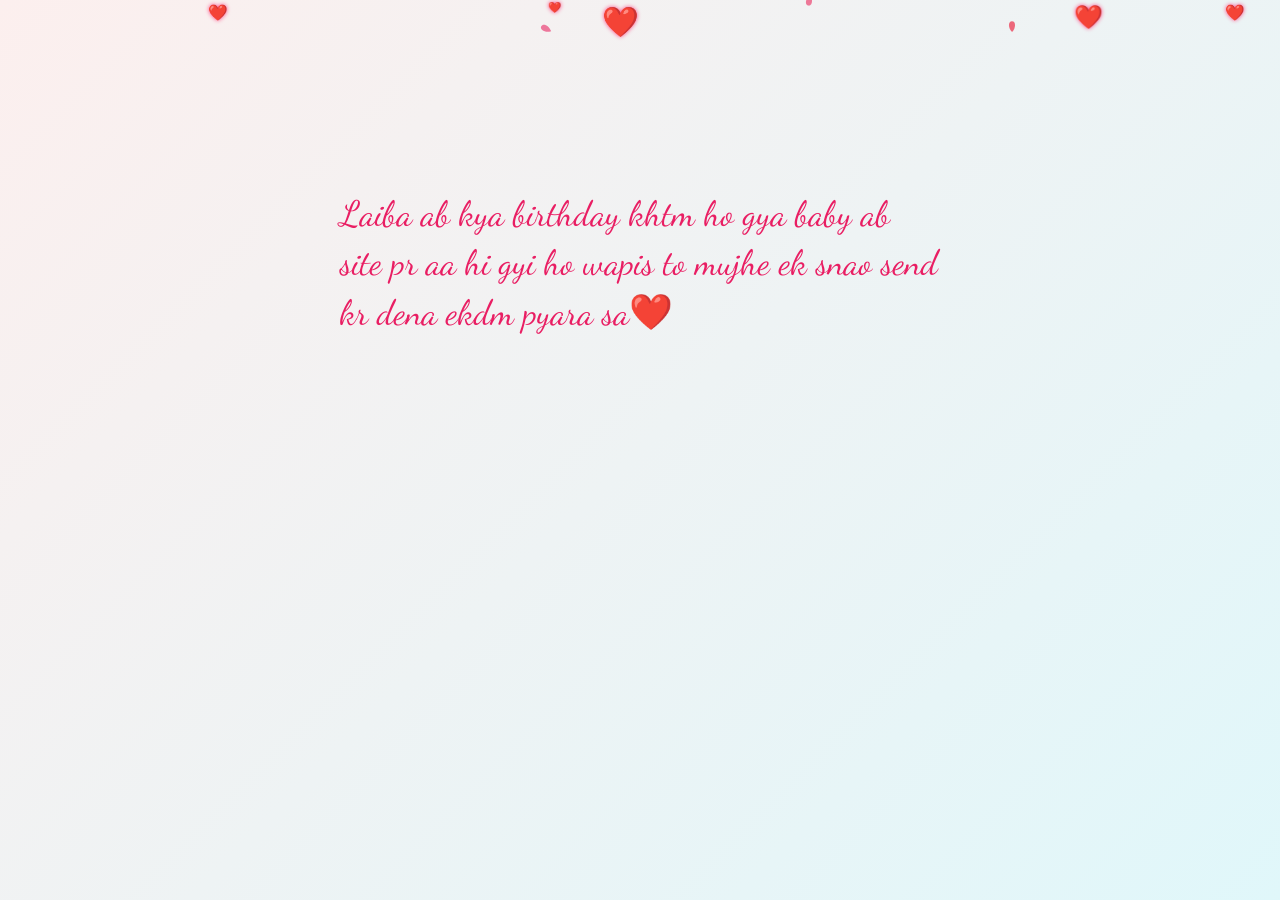
==== index.html @ 32482920 "new commit" ====
<!DOCTYPE html>
<html lang="en">

<head>
  <meta charset="UTF-8">
  <meta name="viewport" content="width=device-width, initial-scale=1.0">
  <link rel="stylesheet" href="style.css">
  <title>Happy Birthday, Laiba ❤️</title>
</head>

<body>

  <div class="container" id="birthdayContent" style="display:none;">
    <!-- 3D Flip Birthday Card -->
    <div class="flip-card" tabindex="0" aria-label="Birthday card for Laiba, flip to see message">
      <div class="flip-card-inner">
        <div class="flip-card-front" aria-hidden="false">
          Happy Birthday, Laiba! 🎉
        </div>
        <div class="flip-card-back" aria-hidden="true">
          Hi Laiba,
          Main bohot lucky hoon ke tum meri zindagi mein ho. Tum meri khushi aur meri jaan ho. 💖
          Happy Birthday, Baby ❤️
          Love you, my Junior! 💫
          – Imtiyaj
        </div>
      </div>
    </div>

    <!-- Typing message -->
    <div class="typing-love" aria-live="polite" aria-atomic="true" aria-relevant="text">
      Laiba, I love you endlessly Baby 💖
    </div>

    <!-- Button to reveal story -->
    <button id="showTimelineBtn" aria-expanded="false" aria-controls="timelineSection">See Our Story Timeline ✨</button>

    <!-- Timeline Section -->
    <div class="timeline" id="timelineSection" style="display:none;">
      <div class="timeline-event">
        <h3>First Meeting</h3>
        <p>Wo pal jab hum mile the, mujhe laga meri duniya badal jaayegi. Aur aisa hi hua. ❤️</p>
      </div>
      <div class="timeline-event">
        <h3>First Date</h3>
        <p>Woh chai ki dukaan aur wo hasi-mazaak, kabhi nahi bhoolunga. Tumhara wo smile aaj bhi yaad hai.</p>
      </div>
      <div class="timeline-event">
        <h3>Our First Trip</h3>
        <p>Jab hum saath gaye the, har pal yaadgar ban gaya. Tumhari hasi aur thodi si shararat, perfect combo! 🥰</p>
      </div>
      <div class="timeline-event">
        <h3>Everyday Moments</h3>
        <p>Har chhoti baat jo humne saath bitayi, mere liye ek khoobsurat yaad hai.</p>
      </div>
    </div>

    <!-- Funny Roast Section -->
    <div class="roast" aria-label="Funny roast about Laiba's habits">
      <h2>Tumhari Kuchh *Khaas* Aadatein, Laiba 🤭🔥</h2>
      <p>🛌 <strong>Sona:</strong> Laiba, tumhe neend itni pyaari hai ki agar "Sleeping Queen" ka award hota toh tum 10
        saal se unbeaten champion hoti 😴</p>
      <p>🍽️ <strong>Khaana:</strong> Jaise hi tumhara khana aata hai, main Imtiyaj tumhare liye default invisibility
        mode mein chala jaata hoon. Tum sirf plate dekhti ho, main kis kone mein chhup gaya — tumhe fark hi nahi padta
        😂</p>
      <p>📱 <strong>Khaate waqt YouTube:</strong> Khana bina YouTube ke? Na baba na. Chahe dahi ho ya pizza, bina kisi
        random vlog ya “cute puppy video” ke tumhara pet bhar hi nahi sakta 😅</p>
      <p>🍜 <strong>Spill Queen:</strong> Tumhare aas-paas hamesha kuch na kuch girta hi rehta hai — kabhi paani ka
        glass, kabhi khud tum! Agar NASA tumhe dekhe toh bole: “Gravity yahin se start hui thi.” 🚀😂</p>
      <p>🤦‍♀️ <strong>Bonus:</strong> Laiba, tum itni mast ho ki tumhara khud gir jaana bhi ek event hota hai. Matlab
        agar Olympics mein “Graceful Falls” hoti toh tum gold medal pakka jeet jaati! 🥇🤣</p>
    </div>

    <!-- Gallery Section -->
    <div class="gallery" aria-label="Photo gallery of Laiba">
      <h2>Memories in Pictures 📸</h2>
      <img src="./img/meandhr.jpg" alt="Laiba smiling under sunlight" />
      <img src="./img//cute.jpg" alt="Laiba enjoying coffee" />
      <img src="./img/mehr.jpg" alt="Laiba laughing candidly" />
      <img src="./img/perfect.jpg" alt="Laiba posing with nature" />
      <img src="./img/ghibli.jpg" alt="Laiba looking at camera smiling" />
    </div>
  </div>

  <!-- Countdown message shown before birthday -->
  <div id="countdown" role="alert" aria-live="polite" style="display:none;"></div>

  <!-- Floating Hearts Container -->
  <div id="floating-hearts" aria-hidden="true"></div>

  <!-- Confetti Canvas -->
  <canvas id="confetti-canvas" aria-hidden="true"></canvas>

  <script>
    // Date check logic
    function daysBetween(date1, date2) {
      const diffTime = date2.getTime() - date1.getTime();
      return Math.ceil(diffTime / (1000 * 60 * 60 * 24));
    }

    const today = new Date();
    const thisYear = today.getFullYear();
    const birthday = new Date(thisYear, 5, 26); // June is month 5 (0-indexed)

    // If birthday already passed this year, you can optionally change birthday to next year
    if (today > birthday) {
      // Uncomment below if you want to count for next year's birthday:
      // birthday.setFullYear(thisYear + 1);
    }

    const daysLeft = daysBetween(today, birthday);

    const countdownEl = document.getElementById('countdown');
    const birthdayContentEl = document.getElementById('birthdayContent');
    const showTimelineBtn = document.getElementById('showTimelineBtn');
    const timelineSection = document.getElementById('timelineSection');

    if (daysLeft > 1) {
      // Before birthday: show countdown message only
      birthdayContentEl.style.display = 'none';
      countdownEl.style.display = 'block';
      countdownEl.textContent = `
    I hope tmhara din axa rha ho baby , chlo ab so jao ya fir mujhe call kr skti ho 😊.
    ${daysLeft} day${daysLeft > 1 ? 's' : ''} left🎉💖,
     `;
    }
    else if (daysLeft === 1) {
      `EK din baad tum aur budhhi ho jaogi , yhi budhape 
      Restra to book kr liya tumne , par mujhe invite krna bhul gyi tum, meri party baki rhegi  
    ${daysLeft} day${daysLeft > 1 ? 's' : ''} left🎉💖 `
    }
    else if (daysLeft === 0) {
      // On birthday: show all content
      countdownEl.style.display = 'none';
      birthdayContentEl.style.display = 'block';
    } else {
      // After birthday: you can decide what to show
      countdownEl.style.display = 'block';
      birthdayContentEl.style.display = 'none';
      countdownEl.textContent = `Laiba ab kya birthday khtm ho gya baby ab site pr aa hi gyi ho wapis to mujhe ek snao send kr dena ekdm pyara sa❤️`;
    }

    // Toggle timeline on button click
    if (showTimelineBtn) {
      showTimelineBtn.addEventListener('click', () => {
        const visible = timelineSection.style.display === 'block';
        timelineSection.style.display = visible ? 'none' : 'block';
        showTimelineBtn.setAttribute('aria-expanded', String(!visible));
        showTimelineBtn.textContent = visible ? 'See Our Story Timeline ✨' : 'Hide Our Story Timeline ✨';
      });
    }

    // Floating Hearts Animation
    const floatingHeartsContainer = document.getElementById('floating-hearts');
    function createFloatingHeart() {
      const heart = document.createElement('div');
      heart.classList.add('heart');
      heart.textContent = '❤️';
      heart.style.left = Math.random() * window.innerWidth + 'px';
      heart.style.fontSize = (10 + Math.random() * 20) + 'px';
      heart.style.animationDuration = (5 + Math.random() * 5) + 's';
      floatingHeartsContainer.appendChild(heart);

      setTimeout(() => {
        heart.remove();
      }, 6000);
    }
    setInterval(createFloatingHeart, 350);

    // Click to create bloom hearts
    document.body.addEventListener('click', (e) => {
      const bloom = document.createElement('div');
      bloom.classList.add('bloom-heart');
      bloom.textContent = '❤️';
      bloom.style.left = e.pageX + 'px';
      bloom.style.top = e.pageY + 'px';
      document.body.appendChild(bloom);
      setTimeout(() => {
        bloom.remove();
      }, 1000);
    });

    // Confetti animation using canvas
    const confettiCanvas = document.getElementById('confetti-canvas');
    const ctx = confettiCanvas.getContext('2d');
    let W, H;
    let confettiPieces = [];

    function resizeCanvas() {
      W = window.innerWidth;
      H = window.innerHeight;
      confettiCanvas.width = W;
      confettiCanvas.height = H;
    }

    window.addEventListener('resize', resizeCanvas);
    resizeCanvas();

    function randomRange(min, max) {
      return Math.random() * (max - min) + min;
    }

    class ConfettiPiece {
      constructor() {
        this.x = Math.random() * W;
        this.y = Math.random() * H - H;
        this.size = randomRange(7, 12);
        this.speed = randomRange(1, 3);
        this.angle = Math.random() * 360;
        this.rotationSpeed = randomRange(2, 6);
        this.color = `hsl(${randomRange(340, 360)}, 80%, 60%)`;
        this.opacity = randomRange(0.6, 1);
      }

      update() {
        this.y += this.speed;
        this.angle += this.rotationSpeed;
        if (this.y > H) {
          this.y = -this.size;
          this.x = Math.random() * W;
        }
      }

      draw() {
        ctx.save();
        ctx.translate(this.x, this.y);
        ctx.rotate(this.angle * Math.PI / 180);
        ctx.fillStyle = this.color;
        ctx.globalAlpha = this.opacity;
        ctx.beginPath();
        ctx.moveTo(0, -this.size / 2);
        ctx.bezierCurveTo(this.size / 2, -this.size / 2, this.size / 2, this.size / 3, 0, this.size / 1.2);
        ctx.bezierCurveTo(-this.size / 2, this.size / 3, -this.size / 2, -this.size / 2, 0, -this.size / 2);
        ctx.closePath();
        ctx.fill();
        ctx.restore();
      }
    }

    function createConfetti() {
      for (let i = 0; i < 40; i++) {
        confettiPieces.push(new ConfettiPiece());
      }
    }
    createConfetti();

    function animateConfetti() {
      ctx.clearRect(0, 0, W, H);
      confettiPieces.forEach(p => {
        p.update();
        p.draw();
      });
      requestAnimationFrame(animateConfetti);
    }
    animateConfetti();

  </script>

</body>

</html>
---- style.css ----
@import url("https://fonts.googleapis.com/css2?family=Dancing+Script:wght@700&display=swap");
@import url("https://fonts.googleapis.com/css2?family=Poppins:wght@300;600&display=swap");

* {
  box-sizing: border-box;
}
body {
  margin: 0;
  font-family: "Poppins", sans-serif;
  background: linear-gradient(135deg, #fcefee, #e0f7fa);
  color: #333;
  display: flex;
  justify-content: center;
  align-items: flex-start;
  min-height: 100vh;
  padding: 40px 20px;
  overflow-x: hidden;
}

.container {
  max-width: 900px;
  background: white;
  border-radius: 20px;
  box-shadow: 0 15px 30px rgba(229, 110, 159, 0.3);
  padding: 40px;
  position: relative;
  overflow: visible;
  -webkit-user-select: text;
  user-select: none;
  text-align: center;
}

h1,
h2 {
  font-family: "Dancing Script", cursive;
  color: #e91e63;
  margin-bottom: 10px;
  letter-spacing: 1.2px;
}

p {
  font-size: 1.1em;
  line-height: 1.5;
  max-width: 650px;
  margin: 15px auto 40px;
  color: #444;
}

/* 3D Flip Card */
.flip-card {
  background: transparent;
  width: 320px;
  height: 200px;
  perspective: 1000px;
  margin: 0 auto 40px;
  cursor: pointer;
  outline: none;
}

.flip-card-inner {
  position: relative;
  width: 100%;
  height: 100%;
  text-align: center;
  transition: transform 0.8s cubic-bezier(0.4, 0, 0.2, 1);
  transform-style: preserve-3d;
  border-radius: 20px;
  box-shadow: 0 10px 20px rgba(255, 105, 180, 0.3);
  background: linear-gradient(135deg, #fce4ec 0%, #f8bbd0 100%);
}

.flip-card:hover .flip-card-inner,
.flip-card:focus .flip-card-inner {
  transform: rotateY(180deg);
}

.flip-card-front,
.flip-card-back {
  position: absolute;
  width: 100%;
  height: 100%;
  backface-visibility: hidden;
  border-radius: 20px;
  display: flex;
  justify-content: center;
  align-items: center;
  padding: 20px;
  box-sizing: border-box;
  color: #880e4f;
}

.flip-card-front {
  font-family: "Dancing Script", cursive;
  font-size: 2.5em;
  font-weight: 700;
  background: #fce4ec;
}

.flip-card-back {
  background: #f8bbd0;
  color: #4a148c;
  transform: rotateY(180deg);
  font-size: 1.25em;
  font-weight: 600;
  line-height: 1.4;
  letter-spacing: 0.5px;
}

/* Typing Effect */
.typing-love {
  margin: 0 auto 50px;
  font-size: 1.8em;
  font-family: "Courier New", monospace;
  color: #e91e63;
  font-weight: bold;
  white-space: nowrap;
  overflow: hidden;
  border-right: 3px solid #e91e63;
  width: 22ch;
  animation: typing 4s steps(22) infinite alternate, blink 1s step-end infinite;
}

@keyframes typing {
  from {
    width: 0;
  }
  to {
    width: 38ch;
  }
}

@keyframes blink {
  50% {
    border-color: transparent;
  }
}

/* Gallery */
.gallery {
  margin-bottom: 50px;
}
.gallery h2 {
  margin-bottom: 20px;
}
.gallery img {
  width: 120px;
  margin: 0 12px 18px;
  border-radius: 12px;
  box-shadow: 0 8px 15px rgba(255, 105, 180, 0.3);
  transition: transform 0.3s ease;
  cursor: pointer;
}
.gallery img:hover {
  transform: scale(1.1) rotate(3deg);
}

/* Timeline Section - Our Story */
.timeline {
  max-width: 700px;
  margin: 0 auto 50px;
  position: relative;
  padding-left: 30px;
  border-left: 3px solid #e91e63;
  text-align: left;
}
.timeline-event {
  margin-bottom: 25px;
  position: relative;
  padding-left: 20px;
}
.timeline-event::before {
  content: "";
  position: absolute;
  left: -12px;
  top: 8px;
  width: 18px;
  height: 18px;
  background: #e91e63;
  border-radius: 50%;
  box-shadow: 0 0 8px rgba(233, 30, 99, 0.7);
}
.timeline-event h3 {
  font-family: "Dancing Script", cursive;
  color: #c2185b;
  margin: 0 0 5px;
  font-size: 1.6em;
}
.timeline-event p {
  font-size: 1em;
  color: #555;
  max-width: 600px;
  margin: 0;
}

/* Funny Roast Section */
.roast {
  background: #fff0f6;
  border-left: 5px solid #e91e63;
  padding: 25px 30px;
  border-radius: 12px;
  max-width: 700px;
  margin: 0 auto 50px;
  font-size: 1.1em;
  line-height: 1.6;
  color: #6a1b4d;
  -webkit-user-select: text;
  user-select: text;
  text-align: left;
}

.roast p {
  margin-bottom: 15px;
}

.roast strong {
  color: #e91e63;
}

/* Button */
button {
  background: #e91e63;
  color: white;
  border: none;
  padding: 12px 30px;
  font-size: 1.1em;
  border-radius: 10px;
  cursor: pointer;
  box-shadow: 0 6px 15px rgba(233, 30, 99, 0.5);
  transition: background 0.3s ease;
  display: block;
  margin: 0 auto 60px;
  font-weight: 600;
}
button:hover {
  background: #ad1457;
}

/* Floating hearts */
#floating-hearts {
  position: fixed;
  top: 0;
  left: 0;
  width: 100vw;
  height: 100vh;
  pointer-events: none;
  overflow: hidden;
  z-index: -1;
}
.heart {
  position: absolute;
  color: #ff69b4;
  font-size: 20px;
  animation: floatHearts 6s linear infinite;
  -webkit-user-select: text;
  user-select: none;
  filter: drop-shadow(0 0 2px #ff4081);
}
@keyframes floatHearts {
  0% {
    transform: translateY(0) scale(1);
    opacity: 1;
  }
  100% {
    transform: translateY(-100vh) scale(1.5);
    opacity: 0;
  }
}

/* Bloom Heart on click */
.bloom-heart {
  position: absolute;
  font-size: 20px;
  color: #ff69b4;
  pointer-events: none;
  animation: bloom 1s ease-out forwards;
  -webkit-user-select: text;
  user-select: none;
  filter: drop-shadow(0 0 3px #f50057);
}
@keyframes bloom {
  0% {
    transform: scale(0);
    opacity: 1;
  }
  100% {
    transform: scale(2);
    opacity: 0;
  }
}

/* Confetti canvas */
#confetti-canvas {
  position: fixed;
  top: 0;
  left: 0;
  pointer-events: none;
  width: 100vw;
  height: 100vh;
  z-index: 10;
}

/* Countdown message */
#countdown {
  font-size: 2.2em;
  font-family: "Dancing Script", cursive;
  color: #e91e63;
  margin-top: 150px;
  max-width: 600px;
  -webkit-user-select: text;
  line-height: 1.4;
  user-select: none;
}
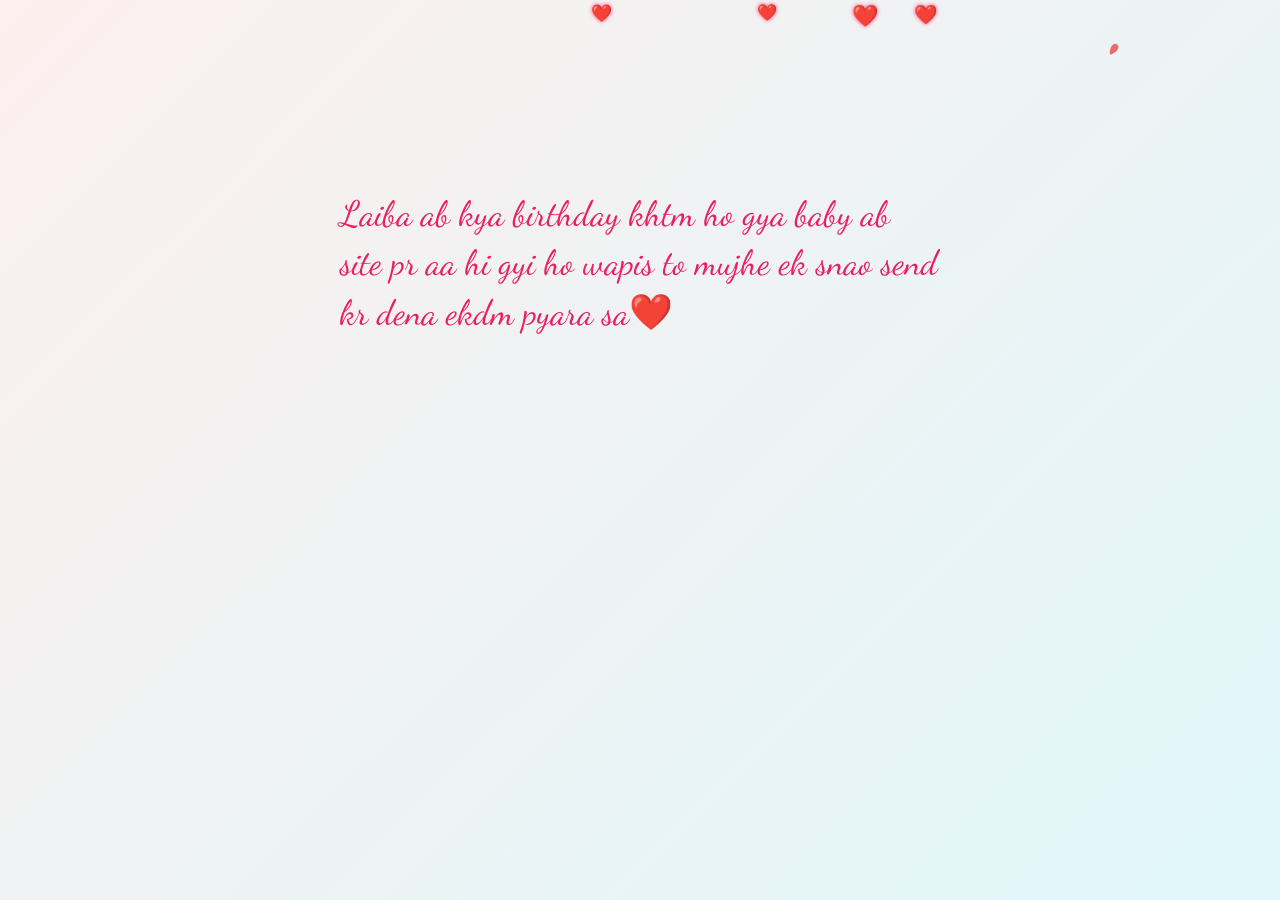
==== commit 47c0d47b: "day 1 left msg" ====
--- a/index.html
+++ b/index.html
@@ -125,8 +125,9 @@
      `;
     }
     else if (daysLeft === 1) {
-      `EK din baad tum aur budhhi ho jaogi , yhi budhape 
-      Restra to book kr liya tumne , par mujhe invite krna bhul gyi tum, meri party baki rhegi  
+      `Ek din baad tum thodi si aur pyaari ho jaogi… aur haan, thodi si buddhi bhi 😜
+Lekin tumhara yeh budhapa bhi mujhe har din aur zyada pyaara lagta hai, meri jaan 💖
+Restro toh tumne book kar liya, lekin mujhe invite karna bhool gayi?  
     ${daysLeft} day${daysLeft > 1 ? 's' : ''} left🎉💖 `
     }
     else if (daysLeft === 0) {
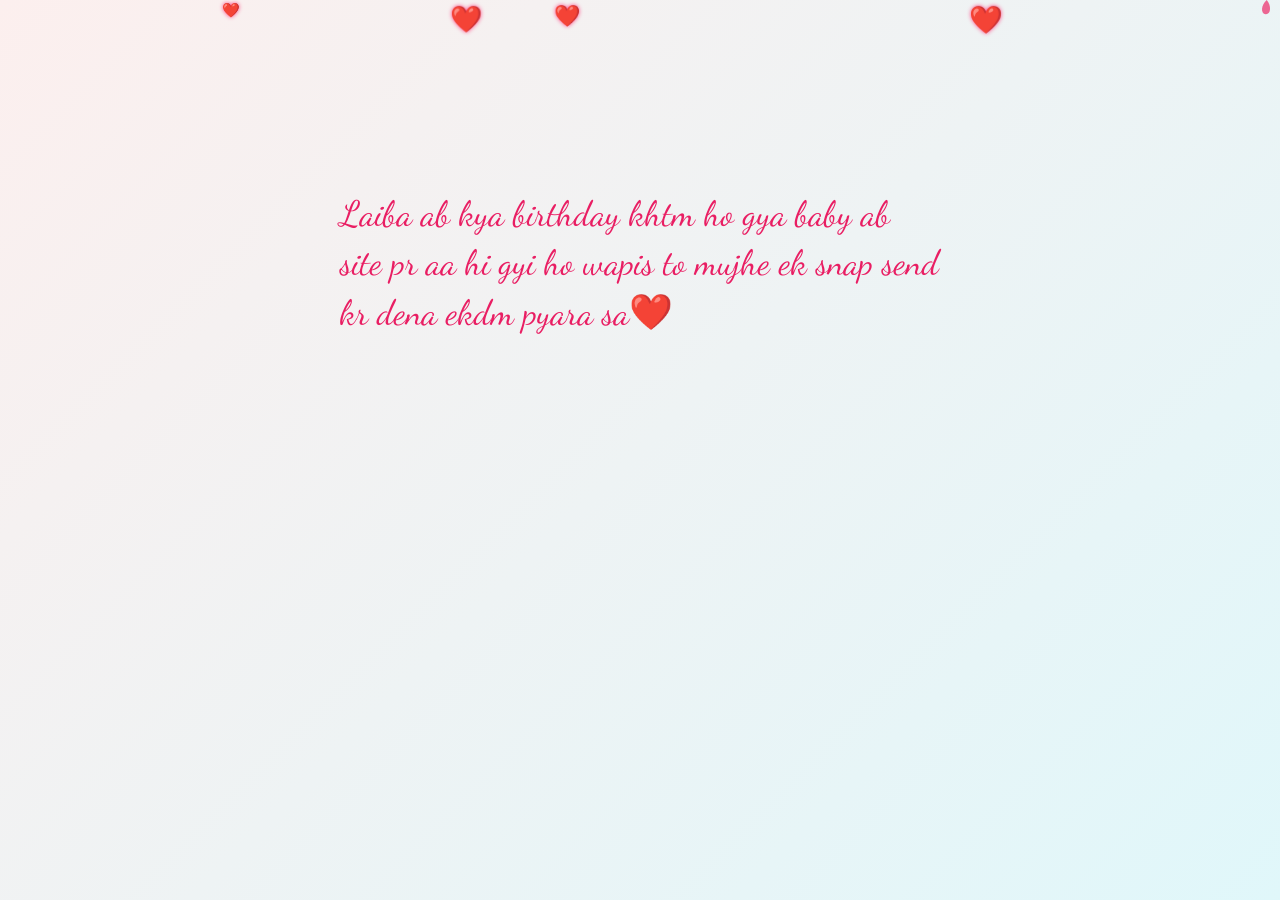
==== commit 17f1f316: "day 1" ====
--- a/index.html
+++ b/index.html
@@ -125,7 +125,9 @@
      `;
     }
     else if (daysLeft === 1) {
-      `Ek din baad tum thodi si aur pyaari ho jaogi… aur haan, thodi si buddhi bhi 😜
+      birthdayContentEl.style.display = 'none';
+      countdownEl.style.display = 'block';
+      countdownEl.textContent = `Ek din baad tum thodi si aur pyaari ho jaogi… aur haan, thodi si buddhi bhi 😜
 Lekin tumhara yeh budhapa bhi mujhe har din aur zyada pyaara lagta hai, meri jaan 💖
 Restro toh tumne book kar liya, lekin mujhe invite karna bhool gayi?  
     ${daysLeft} day${daysLeft > 1 ? 's' : ''} left🎉💖 `
@@ -138,7 +140,7 @@
       // After birthday: you can decide what to show
       countdownEl.style.display = 'block';
       birthdayContentEl.style.display = 'none';
-      countdownEl.textContent = `Laiba ab kya birthday khtm ho gya baby ab site pr aa hi gyi ho wapis to mujhe ek snao send kr dena ekdm pyara sa❤️`;
+      countdownEl.textContent = `Laiba ab kya birthday khtm ho gya baby ab site pr aa hi gyi ho wapis to mujhe ek snap send kr dena ekdm pyara sa❤️`;
     }
 
     // Toggle timeline on button click
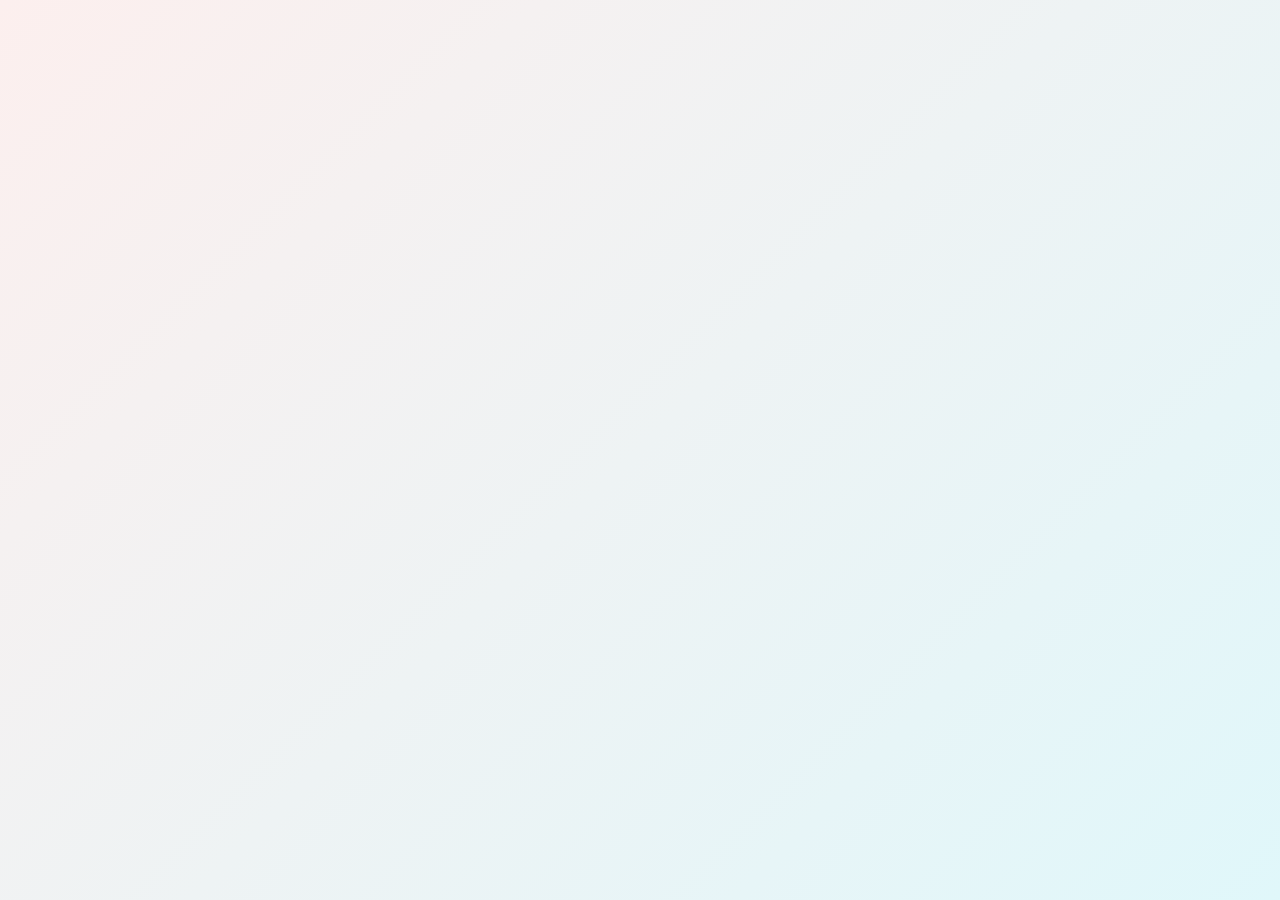
==== commit c1319296: "last commit" ====
--- a/index.html
+++ b/index.html
@@ -5,6 +5,8 @@
   <meta charset="UTF-8">
   <meta name="viewport" content="width=device-width, initial-scale=1.0">
   <link rel="stylesheet" href="style.css">
+  <link rel="stylesheet" href="https://unpkg.com/aos@next/dist/aos.css" />
+  <script src="https://unpkg.com/aos@next/dist/aos.js"></script>
   <title>Happy Birthday, Laiba ❤️</title>
 </head>
 
@@ -36,51 +38,142 @@
     <button id="showTimelineBtn" aria-expanded="false" aria-controls="timelineSection">See Our Story Timeline ✨</button>
 
     <!-- Timeline Section -->
-    <div class="timeline" id="timelineSection" style="display:none;">
-      <div class="timeline-event">
-        <h3>First Meeting</h3>
-        <p>Wo pal jab hum mile the, mujhe laga meri duniya badal jaayegi. Aur aisa hi hua. ❤️</p>
-      </div>
-      <div class="timeline-event">
-        <h3>First Date</h3>
-        <p>Woh chai ki dukaan aur wo hasi-mazaak, kabhi nahi bhoolunga. Tumhara wo smile aaj bhi yaad hai.</p>
-      </div>
-      <div class="timeline-event">
-        <h3>Our First Trip</h3>
-        <p>Jab hum saath gaye the, har pal yaadgar ban gaya. Tumhari hasi aur thodi si shararat, perfect combo! 🥰</p>
-      </div>
-      <div class="timeline-event">
-        <h3>Everyday Moments</h3>
-        <p>Har chhoti baat jo humne saath bitayi, mere liye ek khoobsurat yaad hai.</p>
-      </div>
-    </div>
+    <!-- Redesigned Timeline Section -->
+<div class="timeline" id="timelineSection" style="display:none;">
+  <div class="timeline-event">
+    <div class="timeline-img">
+      <img src="./img/first.jpg" alt="Intial Day Picture">
+    </div>
+    <div class="timeline-text">
+      <h3>🌸 Intial Day Photo</h3>
+      <p>Ye Tab ki pictur jb hm dono ko zara v ehasas nhi tha ki hm dono ek dusre ke liye itna special ho jayenge. Tab mai tmhe ekdm budhhu si pr cute manta tha ❤️</p>
+    </div>
+  </div>
+
+  <div class="timeline-event">
+    <div class="timeline-img">
+      <img src="./img/firstoutingfoot.jpg" alt="Our first date">
+    </div>
+    <div class="timeline-text">
+      <h3>🌄 First Outing</h3>
+      <p>Iss din hm log phli bar bahr gye the sath me . Aur ManMandir Me jb tumne mere kandhe pr sir rkha tha wo ehsas v ekdm alg hi tha, mtlb tb v dost hi the sirf pr hme wo tmhara mere kandhe pr 
+        sir rkhna bhottt hi pyara moment tha aur mujhe lgta h thodi bhottt feelings to aayi wha se</p>
+    </div>
+  </div>
+
+  <div class="timeline-event">
+    <div class="timeline-img">
+      <img src="./img/firsteat.jpg" alt="Our first Coffee">
+    </div>
+    <div class="timeline-text">
+      <h3>☕ Our First Coffee together</h3>
+      <p>Iss Din barish v hue thi, Aur hmne COffee Piya tha sath me , pyara sa mausam + pyari si ldki + cozy caffe == perfect coffee Date 🥰</p>
+    </div>
+  </div>
+
+  <div class="timeline-event">
+    <div class="timeline-img">
+      <img src="./img/ghumnafirna.jpg" alt="Everyday moments with Laiba">
+    </div>
+    <div class="timeline-text">
+      <h3>📆College Sath Jana</h3>
+      <p>Sbse best tha tmhare sath college jana mostly hm log tbhi hi axe se baat kr pate the hmara jyada time bus me hi sath gya hai , tmhare sath college jana miss krte h </p>
+    </div>
+  </div>
+  <div class="timeline-event">
+    <div class="timeline-img">
+      <img src="./img/ghumna2.jpg" alt="Everyday moments with Laiba">
+    </div>
+    <div class="timeline-text">
+      <h3>🍿Tmhara Mujhse Milna</h3>
+      <p>Thank You Sooooo Much Baby jo tm hmse jb v hm bulate the milne aa jati thi ya try krti thi, tmhare sath ghumne me mza aata tha, I Love You 💕</p>
+    </div>
+  </div>
+  <div class="timeline-event">
+    <div class="timeline-img">
+      <img src="./img/last4.jpg" alt="Everyday moments with Laiba">
+    </div>
+    <div class="timeline-text">
+      <h3>Last Day when we were together</h3>
+      <p>Aur ye last day ka picture h jb hm dono ek dusre se last time mile the , mujhe wapis se milna tha pr nhi mil ska , bday pr v nhi aa ska , i wish jldi mil pau tmse 💕</p>
+    </div>
+  </div>
+</div>
+
 
     <!-- Funny Roast Section -->
     <div class="roast" aria-label="Funny roast about Laiba's habits">
-      <h2>Tumhari Kuchh *Khaas* Aadatein, Laiba 🤭🔥</h2>
+      <h2>Tumhari Kuchh *Khaas* Aadatein, Baby 🤭🔥</h2>
       <p>🛌 <strong>Sona:</strong> Laiba, tumhe neend itni pyaari hai ki agar "Sleeping Queen" ka award hota toh tum 10
         saal se unbeaten champion hoti 😴</p>
-      <p>🍽️ <strong>Khaana:</strong> Jaise hi tumhara khana aata hai, main Imtiyaj tumhare liye default invisibility
-        mode mein chala jaata hoon. Tum sirf plate dekhti ho, main kis kone mein chhup gaya — tumhe fark hi nahi padta
+      <p>🍽️ <strong>Khaana:</strong> Jaise hi tumhara khana aata hai, main  tumhare liye default invisibility
+        mode mein chala jaata hoon.
         😂</p>
-      <p>📱 <strong>Khaate waqt YouTube:</strong> Khana bina YouTube ke? Na baba na. Chahe dahi ho ya pizza, bina kisi
-        random vlog ya “cute puppy video” ke tumhara pet bhar hi nahi sakta 😅</p>
-      <p>🍜 <strong>Spill Queen:</strong> Tumhare aas-paas hamesha kuch na kuch girta hi rehta hai — kabhi paani ka
-        glass, kabhi khud tum! Agar NASA tumhe dekhe toh bole: “Gravity yahin se start hui thi.” 🚀😂</p>
-      <p>🤦‍♀️ <strong>Bonus:</strong> Laiba, tum itni mast ho ki tumhara khud gir jaana bhi ek event hota hai. Matlab
-        agar Olympics mein “Graceful Falls” hoti toh tum gold medal pakka jeet jaati! 🥇🤣</p>
+      <p>📱 <strong>Khaate waqt Phone:</strong> Khana bina phone ke? Na baba na. Chahe Sancks ho ya kux v khana ho, bina kisi
+        random faltu video ke bina tmhara khana gale se niche nhi jata 😅</p>
+      <p>🍜 <strong>Spill Queen:</strong> Tum insan nahi, walking-talking earthquake ho! tmhare aas-paas kuch bhi safe nahi — 
+        na pani ka glass, na laptop, na phone ,na khud tum!
+        phone to itni baar giraya hai tmne kya hi bole, isliye tmhare pass rhne ka man krta h aise kux mess hone se phle smbhal lenge na.
+           </p>
+      <p>🤦‍♀️ <strong>But:</strong> Baby, mujhe tum har trike se psnd aati ho , hmesa payri lgti ho. I Love you sooooooooooooooooooo muchhhhhhhhhh mera bachhhaaaaaaaaaa💕💕💕💕.</p>
     </div>
 
     <!-- Gallery Section -->
-    <div class="gallery" aria-label="Photo gallery of Laiba">
+    <!-- <div class="gallery" aria-label="Photo gallery of Laiba">
       <h2>Memories in Pictures 📸</h2>
       <img src="./img/meandhr.jpg" alt="Laiba smiling under sunlight" />
       <img src="./img//cute.jpg" alt="Laiba enjoying coffee" />
       <img src="./img/mehr.jpg" alt="Laiba laughing candidly" />
       <img src="./img/perfect.jpg" alt="Laiba posing with nature" />
       <img src="./img/ghibli.jpg" alt="Laiba looking at camera smiling" />
-    </div>
-  </div>
+      <img src="./img/collegetrip.jpg" alt="Laiba looking at camera smiling" />
+      <img src="./img/ctrip2.jpg" alt="Laiba looking at camera smiling" />
+      <img src="./img/firstouting.jpg" alt="Laiba looking at camera smiling" />
+    </div>
+  </div> -->
+<div class="gallery" aria-label="Photo gallery of Laiba">
+  <h2>You, My Favorite View 📸</h2>
+
+  <div class="polaroid">
+    <img src="./img/sun.jpg" alt="Laiba smiling under sunlight" />
+    <div>Sunshine on You 🌞</div>
+  </div>
+
+  <div class="polaroid">
+    <img src="./img/cute.jpg" alt="Laiba enjoying coffee" />
+    <div>Your Smile = My Peace💕</div>
+  </div>
+
+  <div class="polaroid">
+    <img src="./img/ger.jpg" alt="Laiba laughing candidly" />
+    <div>Little Pretty Baby🙌</div>
+  </div>
+
+  <div class="polaroid">
+    <img src="./img/perfect.jpg" alt="Laiba posing with nature" />
+    <div>Perfect You 🌸</div>
+  </div>
+ 
+
+</div>
+
+<div class="us-gallery" aria-label="Gallery of us together">
+  <h2>Just Us 💞</h2>
+  <div class="us-photos">
+    <img src="./img/us1.jpg" alt="Us together">
+    <img src="./img/us2.jpg" alt="Us together">
+    <img src="./img/us3.jpg" alt="Us together">
+    
+    <img src="./img/mehr.jpg" alt="Us together">
+
+    <img src="./img/ghibli.jpg" alt="Us together">
+    
+    <img src="./img/us4.jpg" alt="Us together">
+    <img src="./img/hand.jpg" alt="Us together">
+    <img src="./img/last.jpg" alt="Us together">
+    <!-- Add more images here -->
+  </div>
+</div>
 
   <!-- Countdown message shown before birthday -->
   <div id="countdown" role="alert" aria-live="polite" style="display:none;"></div>
@@ -117,16 +210,16 @@
 
     if (daysLeft > 1) {
       // Before birthday: show countdown message only
-      birthdayContentEl.style.display = 'none';
-      countdownEl.style.display = 'block';
+      birthdayContentEl.style.display = 'block';
+      countdownEl.style.display = 'none';
       countdownEl.textContent = `
     I hope tmhara din axa rha ho baby , chlo ab so jao ya fir mujhe call kr skti ho 😊.
     ${daysLeft} day${daysLeft > 1 ? 's' : ''} left🎉💖,
      `;
     }
     else if (daysLeft === 1) {
-      birthdayContentEl.style.display = 'none';
-      countdownEl.style.display = 'block';
+      birthdayContentEl.style.display = 'block';
+      countdownEl.style.display = 'none';
       countdownEl.textContent = `Ek din baad tum thodi si aur pyaari ho jaogi… aur haan, thodi si buddhi bhi 😜
 Lekin tumhara yeh budhapa bhi mujhe har din aur zyada pyaara lagta hai, meri jaan 💖
 Restro toh tumne book kar liya, lekin mujhe invite karna bhool gayi?  
@@ -256,6 +349,8 @@
       requestAnimationFrame(animateConfetti);
     }
     animateConfetti();
+    AOS.init();
+
 
   </script>
 
--- a/style.css
+++ b/style.css
@@ -137,60 +137,173 @@
 
 /* Gallery */
 .gallery {
-  margin-bottom: 50px;
-}
+  display: flex;
+  flex-wrap: wrap;
+  justify-content: center;
+  gap: 20px;
+  margin-bottom: 60px;
+  position: relative;
+}
+
 .gallery h2 {
-  margin-bottom: 20px;
-}
+  width: 100%;
+  text-align: center;
+  margin-bottom: 30px;
+  font-size: 2.2em;
+  color: #c2185b;
+}
+
 .gallery img {
-  width: 120px;
-  margin: 0 12px 18px;
+  width: 160px;
+  height: auto;
+  border-radius: 15px;
+  object-fit: cover;
+  box-shadow: 0 8px 20px rgba(233, 30, 99, 0.3),
+              0 0 15px rgba(255, 192, 203, 0.3);
+  transition: transform 0.4s ease, box-shadow 0.4s ease;
+  position: relative;
+  background: rgba(255, 255, 255, 0.3);
+
+ -webkit-backdrop-filter: blur(6px);
+   backdrop-filter: blur(6px);
+  cursor: pointer;
+}
+
+.gallery img:hover {
+  transform: scale(1.1) rotate(2deg);
+  box-shadow: 0 12px 25px rgba(233, 30, 99, 0.5),
+              0 0 25px rgba(255, 105, 180, 0.4);
+}
+
+/* Optional: Floating hearts when hovering images */
+.gallery img::after {
+  content: "💗";
+  position: absolute;
+  font-size: 1.5em;
+  top: -10px;
+  right: -10px;
+  opacity: 0;
+  transform: scale(0.5);
+  transition: all 0.3s ease;
+}
+
+.gallery img:hover::after {
+  opacity: 1;
+  transform: scale(1.3);
+}
+
+/* Optional: add polaroid-style look with captions */
+.gallery .polaroid {
+  background: #fffafc;
+  padding: 12px 10px 18px;
+  border-radius: 16px;
+  box-shadow: 0 10px 20px rgba(255, 105, 180, 0.2);
+  text-align: center;
+  width: 180px;
+  font-family: 'Dancing Script', cursive;
+  font-size: 1em;
+  color: #880e4f;
+  transition: transform 0.3s;
+}
+
+.gallery .polaroid:hover {
+  transform: scale(1.05);
+}
+
+/* Timeline Section - Our Story */
+.timeline-event {
+  display: flex;
+  align-items: center;
+  margin-bottom: 40px;
+  gap: 25px;
+  flex-wrap: wrap;
+  padding-bottom: 25px;
+  border-bottom: 1px dashed #e91e63;
+}
+
+.us-gallery {
+  margin: 60px auto;
+  max-width: 1000px;
+  text-align: center;
+  padding: 40px 20px;
+  background: linear-gradient(145deg, #fff0f5, #ffeef3);
+  border-radius: 24px;
+  box-shadow: 0 12px 40px rgba(255, 105, 180, 0.25);
+}
+
+.us-gallery h2 {
+  font-family: "Dancing Script", cursive;
+  font-size: 2.6em;
+  color: #e91e63;
+  margin-bottom: 30px;
+  animation: softFloat 3s ease-in-out infinite alternate;
+}
+
+@keyframes softFloat {
+  from {
+    transform: translateY(0);
+  }
+  to {
+    transform: translateY(-6px);
+  }
+}
+
+.us-photos {
+  display: flex;
+  flex-wrap: wrap;
+  justify-content: center;
+  gap: 20px;
+}
+
+.us-photos img {
+  width: 180px;
+  height: 240px;
+  object-fit: cover;
+  border-radius: 20px;
+  box-shadow: 0 10px 25px rgba(233, 30, 99, 0.25);
+  transition: transform 0.4s ease, box-shadow 0.4s ease;
+}
+
+.us-photos img:hover {
+  transform: scale(1.07) rotate(2deg);
+  box-shadow: 0 12px 35px rgba(233, 30, 99, 0.35);
+}
+
+
+
+.timeline-img img {
+  width: 180px;
   border-radius: 12px;
-  box-shadow: 0 8px 15px rgba(255, 105, 180, 0.3);
+  box-shadow: 0 8px 20px rgba(233, 30, 99, 0.2);
   transition: transform 0.3s ease;
-  cursor: pointer;
-}
-.gallery img:hover {
-  transform: scale(1.1) rotate(3deg);
-}
-
-/* Timeline Section - Our Story */
-.timeline {
-  max-width: 700px;
-  margin: 0 auto 50px;
-  position: relative;
-  padding-left: 30px;
-  border-left: 3px solid #e91e63;
-  text-align: left;
-}
-.timeline-event {
-  margin-bottom: 25px;
-  position: relative;
-  padding-left: 20px;
-}
-.timeline-event::before {
-  content: "";
-  position: absolute;
-  left: -12px;
-  top: 8px;
-  width: 18px;
-  height: 18px;
-  background: #e91e63;
-  border-radius: 50%;
-  box-shadow: 0 0 8px rgba(233, 30, 99, 0.7);
-}
-.timeline-event h3 {
+}
+
+.timeline-img img:hover {
+  transform: scale(1.05);
+}
+
+.timeline-text {
+  max-width: 500px;
+}
+
+.timeline-text h3 {
   font-family: "Dancing Script", cursive;
+  font-size: 1.8em;
   color: #c2185b;
-  margin: 0 0 5px;
-  font-size: 1.6em;
-}
-.timeline-event p {
-  font-size: 1em;
+  margin-bottom: 10px;
+}
+
+.timeline-text p {
+  font-size: 1.05em;
   color: #555;
-  max-width: 600px;
-  margin: 0;
-}
+  line-height: 1.6;
+}
+
+/* Optional: Alternate layout left/right for visual interest */
+.timeline-event:nth-child(even) {
+  flex-direction: row-reverse;
+}
+
 
 /* Funny Roast Section */
 .roast {
@@ -310,3 +423,4 @@
   line-height: 1.4;
   user-select: none;
 }
+
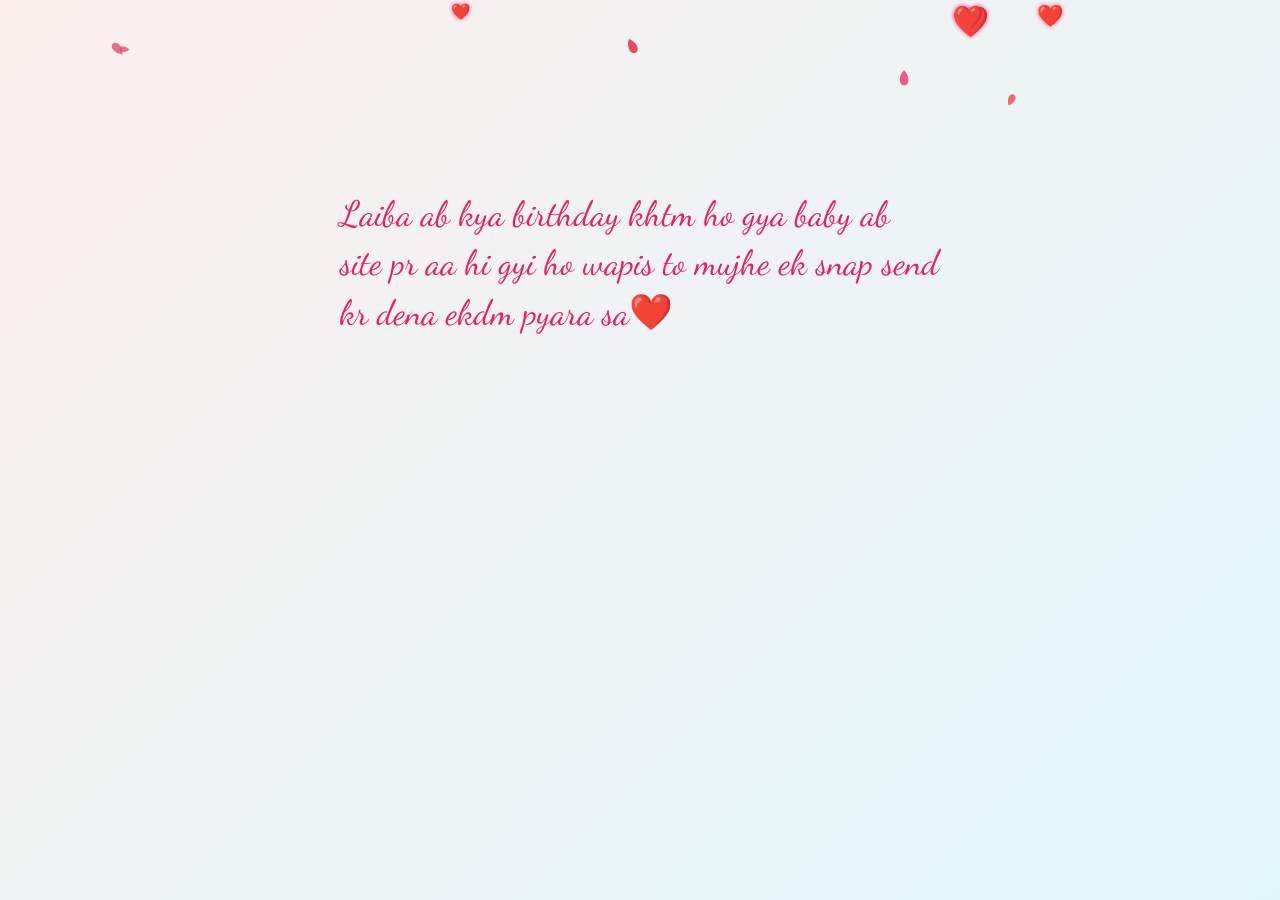
==== commit 1d3cce99: "correction" ====
--- a/index.html
+++ b/index.html
@@ -11,7 +11,14 @@
 </head>
 
 <body>
-
+ <!-- Countdown message shown before birthday -->
+  <div id="countdown" role="alert" aria-live="polite" style="display:none;"></div>
+
+  <!-- Floating Hearts Container -->
+  <div id="floating-hearts" aria-hidden="true"></div>
+
+  <!-- Confetti Canvas -->
+  <canvas id="confetti-canvas" aria-hidden="true"></canvas>
   <div class="container" id="birthdayContent" style="display:none;">
     <!-- 3D Flip Birthday Card -->
     <div class="flip-card" tabindex="0" aria-label="Birthday card for Laiba, flip to see message">
@@ -175,14 +182,7 @@
   </div>
 </div>
 
-  <!-- Countdown message shown before birthday -->
-  <div id="countdown" role="alert" aria-live="polite" style="display:none;"></div>
-
-  <!-- Floating Hearts Container -->
-  <div id="floating-hearts" aria-hidden="true"></div>
-
-  <!-- Confetti Canvas -->
-  <canvas id="confetti-canvas" aria-hidden="true"></canvas>
+ 
 
   <script>
     // Date check logic
@@ -218,8 +218,8 @@
      `;
     }
     else if (daysLeft === 1) {
-      birthdayContentEl.style.display = 'block';
-      countdownEl.style.display = 'none';
+      birthdayContentEl.style.display = 'none';
+      countdownEl.style.display = 'block';
       countdownEl.textContent = `Ek din baad tum thodi si aur pyaari ho jaogi… aur haan, thodi si buddhi bhi 😜
 Lekin tumhara yeh budhapa bhi mujhe har din aur zyada pyaara lagta hai, meri jaan 💖
 Restro toh tumne book kar liya, lekin mujhe invite karna bhool gayi?  
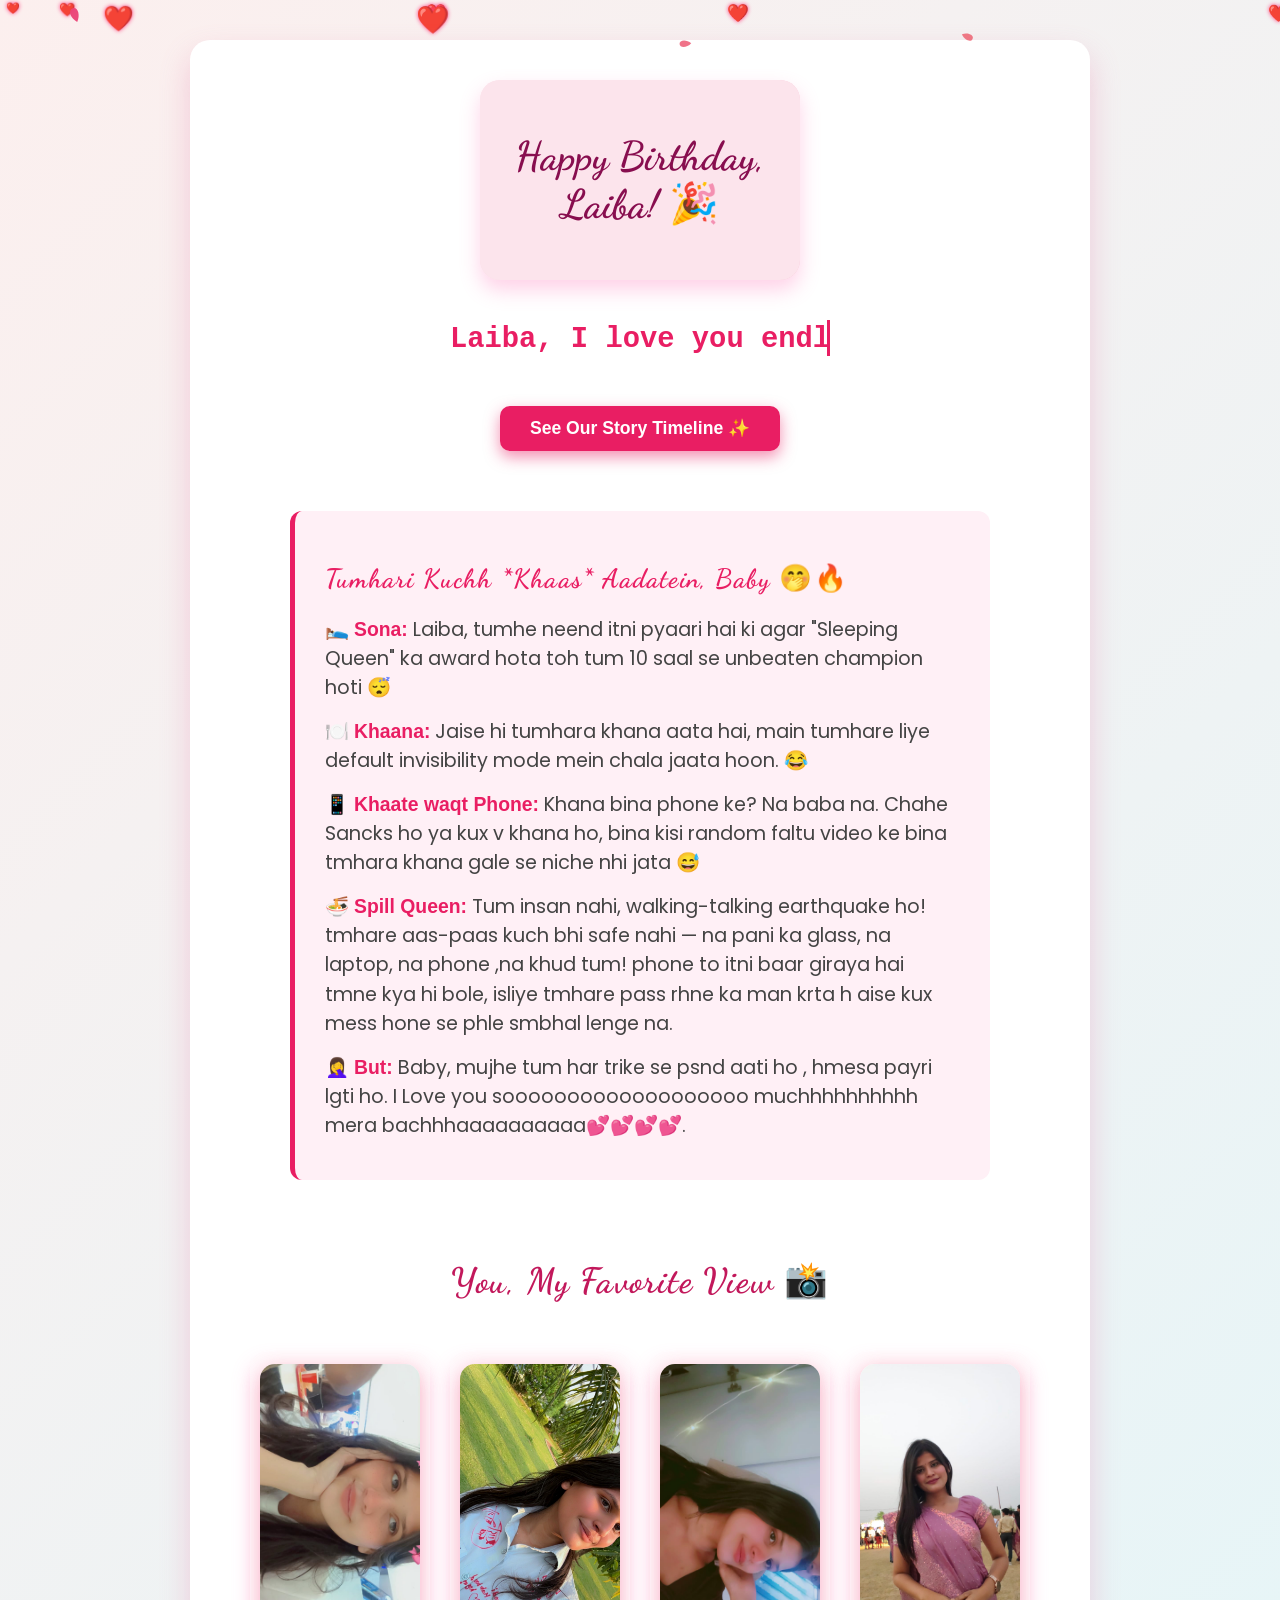
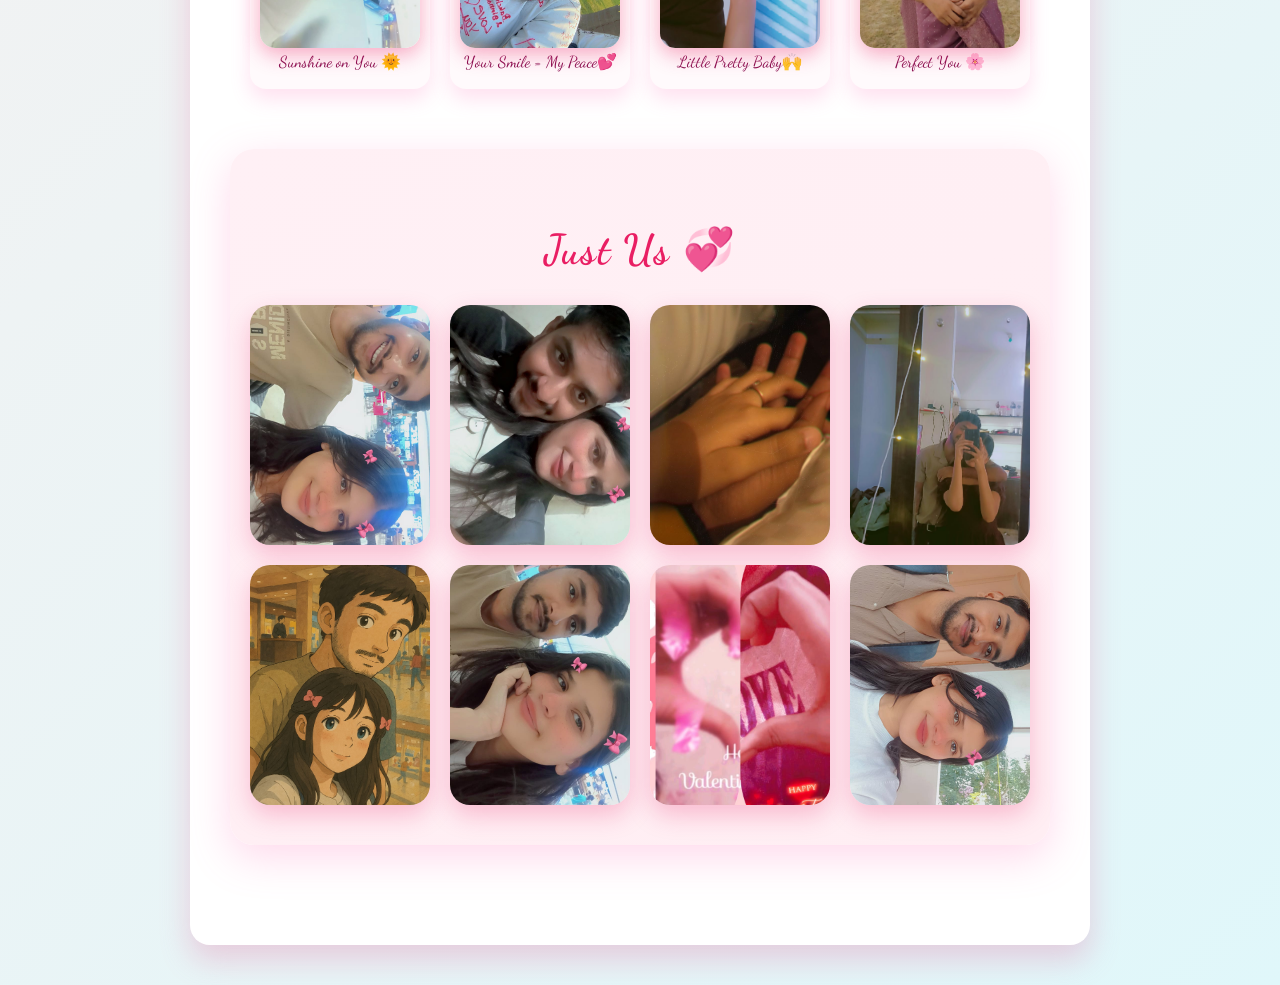
==== commit c94bce1e: "posting site this is poosting site" ====
--- a/index.html
+++ b/index.html
@@ -225,16 +225,17 @@
 Restro toh tumne book kar liya, lekin mujhe invite karna bhool gayi?  
     ${daysLeft} day${daysLeft > 1 ? 's' : ''} left🎉💖 `
     }
-    else if (daysLeft === 0) {
+    else  {
       // On birthday: show all content
       countdownEl.style.display = 'none';
       birthdayContentEl.style.display = 'block';
-    } else {
-      // After birthday: you can decide what to show
-      countdownEl.style.display = 'block';
-      birthdayContentEl.style.display = 'none';
-      countdownEl.textContent = `Laiba ab kya birthday khtm ho gya baby ab site pr aa hi gyi ho wapis to mujhe ek snap send kr dena ekdm pyara sa❤️`;
-    }
+    }
+    // else {
+    //   // After birthday: you can decide what to show
+    //   countdownEl.style.display = 'block';
+    //   birthdayContentEl.style.display = 'none';
+    //   countdownEl.textContent = `Laiba ab kya birthday khtm ho gya baby ab site pr aa hi gyi ho wapis to mujhe ek snap send kr dena ekdm pyara sa❤️`;
+    // }
 
     // Toggle timeline on button click
     if (showTimelineBtn) {
@@ -356,4 +357,4 @@
 
 </body>
 
-</html>+</html>
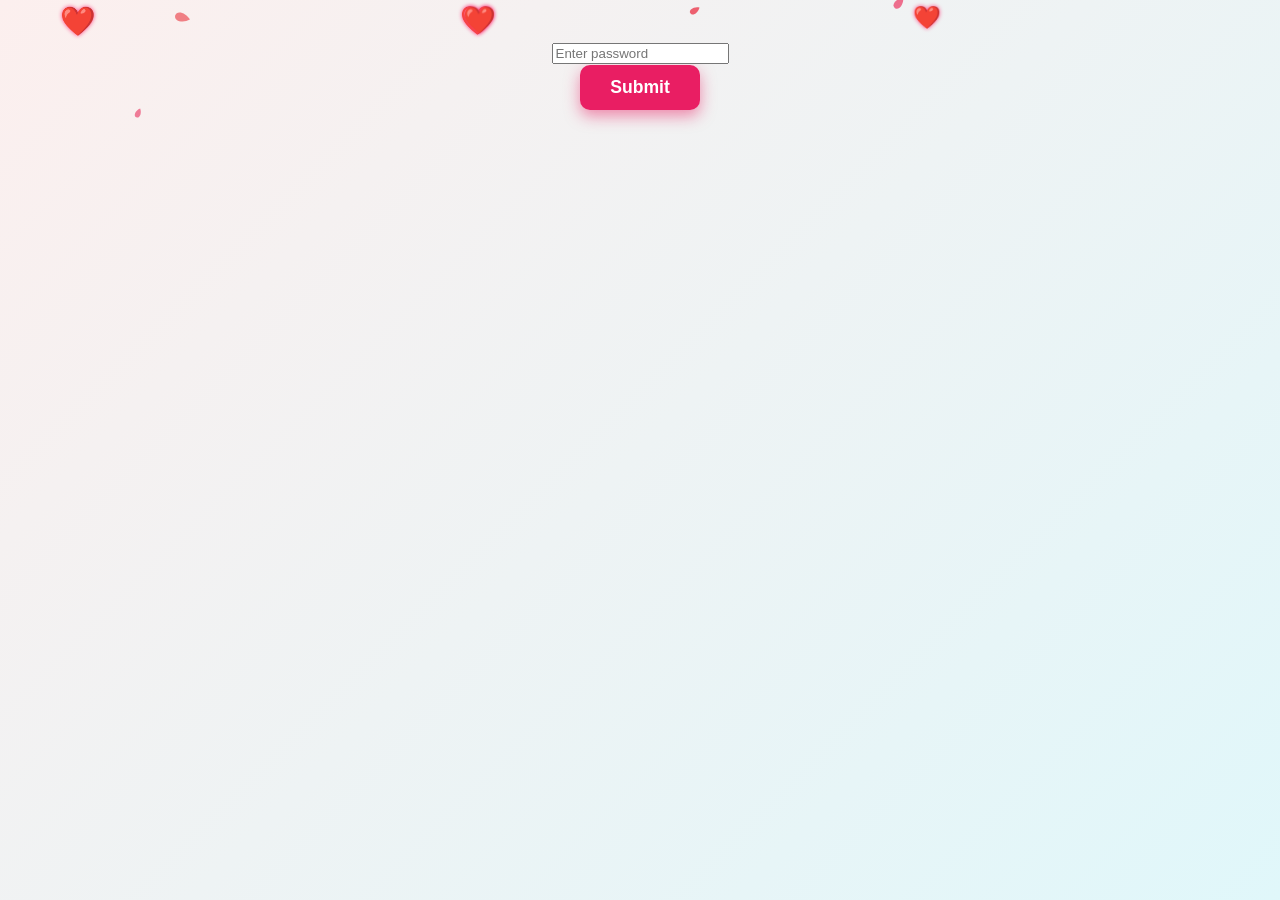
==== commit b87102f5: "password added" ====
--- a/index.html
+++ b/index.html
@@ -5,20 +5,18 @@
   <meta charset="UTF-8">
   <meta name="viewport" content="width=device-width, initial-scale=1.0">
   <link rel="stylesheet" href="style.css">
-  <link rel="stylesheet" href="https://unpkg.com/aos@next/dist/aos.css" />
-  <script src="https://unpkg.com/aos@next/dist/aos.js"></script>
   <title>Happy Birthday, Laiba ❤️</title>
 </head>
 
 <body>
- <!-- Countdown message shown before birthday -->
-  <div id="countdown" role="alert" aria-live="polite" style="display:none;"></div>
-
-  <!-- Floating Hearts Container -->
-  <div id="floating-hearts" aria-hidden="true"></div>
-
-  <!-- Confetti Canvas -->
-  <canvas id="confetti-canvas" aria-hidden="true"></canvas>
+
+  <!-- Password Entry Section -->
+  <div id="passwordContainer" style="display:block;">
+    <input type="password" id="passwordInput" placeholder="Enter password" aria-label="Password">
+    <button id="passwordBtn">Submit</button>
+    <div id="passwordMsg" style="color:red; margin-top:8px;"></div>
+  </div>
+
   <div class="container" id="birthdayContent" style="display:none;">
     <!-- 3D Flip Birthday Card -->
     <div class="flip-card" tabindex="0" aria-label="Birthday card for Laiba, flip to see message">
@@ -45,199 +43,130 @@
     <button id="showTimelineBtn" aria-expanded="false" aria-controls="timelineSection">See Our Story Timeline ✨</button>
 
     <!-- Timeline Section -->
-    <!-- Redesigned Timeline Section -->
-<div class="timeline" id="timelineSection" style="display:none;">
-  <div class="timeline-event">
-    <div class="timeline-img">
-      <img src="./img/first.jpg" alt="Intial Day Picture">
-    </div>
-    <div class="timeline-text">
-      <h3>🌸 Intial Day Photo</h3>
-      <p>Ye Tab ki pictur jb hm dono ko zara v ehasas nhi tha ki hm dono ek dusre ke liye itna special ho jayenge. Tab mai tmhe ekdm budhhu si pr cute manta tha ❤️</p>
-    </div>
-  </div>
-
-  <div class="timeline-event">
-    <div class="timeline-img">
-      <img src="./img/firstoutingfoot.jpg" alt="Our first date">
-    </div>
-    <div class="timeline-text">
-      <h3>🌄 First Outing</h3>
-      <p>Iss din hm log phli bar bahr gye the sath me . Aur ManMandir Me jb tumne mere kandhe pr sir rkha tha wo ehsas v ekdm alg hi tha, mtlb tb v dost hi the sirf pr hme wo tmhara mere kandhe pr 
-        sir rkhna bhottt hi pyara moment tha aur mujhe lgta h thodi bhottt feelings to aayi wha se</p>
-    </div>
-  </div>
-
-  <div class="timeline-event">
-    <div class="timeline-img">
-      <img src="./img/firsteat.jpg" alt="Our first Coffee">
-    </div>
-    <div class="timeline-text">
-      <h3>☕ Our First Coffee together</h3>
-      <p>Iss Din barish v hue thi, Aur hmne COffee Piya tha sath me , pyara sa mausam + pyari si ldki + cozy caffe == perfect coffee Date 🥰</p>
-    </div>
-  </div>
-
-  <div class="timeline-event">
-    <div class="timeline-img">
-      <img src="./img/ghumnafirna.jpg" alt="Everyday moments with Laiba">
-    </div>
-    <div class="timeline-text">
-      <h3>📆College Sath Jana</h3>
-      <p>Sbse best tha tmhare sath college jana mostly hm log tbhi hi axe se baat kr pate the hmara jyada time bus me hi sath gya hai , tmhare sath college jana miss krte h </p>
-    </div>
-  </div>
-  <div class="timeline-event">
-    <div class="timeline-img">
-      <img src="./img/ghumna2.jpg" alt="Everyday moments with Laiba">
-    </div>
-    <div class="timeline-text">
-      <h3>🍿Tmhara Mujhse Milna</h3>
-      <p>Thank You Sooooo Much Baby jo tm hmse jb v hm bulate the milne aa jati thi ya try krti thi, tmhare sath ghumne me mza aata tha, I Love You 💕</p>
-    </div>
-  </div>
-  <div class="timeline-event">
-    <div class="timeline-img">
-      <img src="./img/last4.jpg" alt="Everyday moments with Laiba">
-    </div>
-    <div class="timeline-text">
-      <h3>Last Day when we were together</h3>
-      <p>Aur ye last day ka picture h jb hm dono ek dusre se last time mile the , mujhe wapis se milna tha pr nhi mil ska , bday pr v nhi aa ska , i wish jldi mil pau tmse 💕</p>
-    </div>
-  </div>
-</div>
-
+    <div class="timeline" id="timelineSection" style="display:none;">
+      <div class="timeline-event">
+        <h3>First Meeting</h3>
+        <p>Wo pal jab hum mile the, mujhe laga meri duniya badal jaayegi. Aur aisa hi hua. ❤️</p>
+      </div>
+      <div class="timeline-event">
+        <h3>First Date</h3>
+        <p>Woh chai ki dukaan aur wo hasi-mazaak, kabhi nahi bhoolunga. Tumhara wo smile aaj bhi yaad hai.</p>
+      </div>
+      <div class="timeline-event">
+        <h3>Our First Trip</h3>
+        <p>Jab hum saath gaye the, har pal yaadgar ban gaya. Tumhari hasi aur thodi si shararat, perfect combo! 🥰</p>
+      </div>
+      <div class="timeline-event">
+        <h3>Everyday Moments</h3>
+        <p>Har chhoti baat jo humne saath bitayi, mere liye ek khoobsurat yaad hai.</p>
+      </div>
+    </div>
 
     <!-- Funny Roast Section -->
     <div class="roast" aria-label="Funny roast about Laiba's habits">
-      <h2>Tumhari Kuchh *Khaas* Aadatein, Baby 🤭🔥</h2>
+      <h2>Tumhari Kuchh *Khaas* Aadatein, Laiba 🤭🔥</h2>
       <p>🛌 <strong>Sona:</strong> Laiba, tumhe neend itni pyaari hai ki agar "Sleeping Queen" ka award hota toh tum 10
         saal se unbeaten champion hoti 😴</p>
-      <p>🍽️ <strong>Khaana:</strong> Jaise hi tumhara khana aata hai, main  tumhare liye default invisibility
-        mode mein chala jaata hoon.
+      <p>🍽️ <strong>Khaana:</strong> Jaise hi tumhara khana aata hai, main Imtiyaj tumhare liye default invisibility
+        mode mein chala jaata hoon. Tum sirf plate dekhti ho, main kis kone mein chhup gaya — tumhe fark hi nahi padta
         😂</p>
-      <p>📱 <strong>Khaate waqt Phone:</strong> Khana bina phone ke? Na baba na. Chahe Sancks ho ya kux v khana ho, bina kisi
-        random faltu video ke bina tmhara khana gale se niche nhi jata 😅</p>
-      <p>🍜 <strong>Spill Queen:</strong> Tum insan nahi, walking-talking earthquake ho! tmhare aas-paas kuch bhi safe nahi — 
-        na pani ka glass, na laptop, na phone ,na khud tum!
-        phone to itni baar giraya hai tmne kya hi bole, isliye tmhare pass rhne ka man krta h aise kux mess hone se phle smbhal lenge na.
-           </p>
-      <p>🤦‍♀️ <strong>But:</strong> Baby, mujhe tum har trike se psnd aati ho , hmesa payri lgti ho. I Love you sooooooooooooooooooo muchhhhhhhhhh mera bachhhaaaaaaaaaa💕💕💕💕.</p>
+      <p>📱 <strong>Khaate waqt YouTube:</strong> Khana bina YouTube ke? Na baba na. Chahe dahi ho ya pizza, bina kisi
+        random vlog ya “cute puppy video” ke tumhara pet bhar hi nahi sakta 😅</p>
+      <p>🍜 <strong>Spill Queen:</strong> Tumhare aas-paas hamesha kuch na kuch girta hi rehta hai — kabhi paani ka
+        glass, kabhi khud tum! Agar NASA tumhe dekhe toh bole: “Gravity yahin se start hui thi.” 🚀😂</p>
+      <p>🤦‍♀️ <strong>Bonus:</strong> Laiba, tum itni mast ho ki tumhara khud gir jaana bhi ek event hota hai. Matlab
+        agar Olympics mein “Graceful Falls” hoti toh tum gold medal pakka jeet jaati! 🥇🤣</p>
     </div>
 
     <!-- Gallery Section -->
-    <!-- <div class="gallery" aria-label="Photo gallery of Laiba">
+    <div class="gallery" aria-label="Photo gallery of Laiba">
       <h2>Memories in Pictures 📸</h2>
       <img src="./img/meandhr.jpg" alt="Laiba smiling under sunlight" />
-      <img src="./img//cute.jpg" alt="Laiba enjoying coffee" />
+      <img src="./img/cute.jpg" alt="Laiba enjoying coffee" />
       <img src="./img/mehr.jpg" alt="Laiba laughing candidly" />
       <img src="./img/perfect.jpg" alt="Laiba posing with nature" />
       <img src="./img/ghibli.jpg" alt="Laiba looking at camera smiling" />
-      <img src="./img/collegetrip.jpg" alt="Laiba looking at camera smiling" />
-      <img src="./img/ctrip2.jpg" alt="Laiba looking at camera smiling" />
-      <img src="./img/firstouting.jpg" alt="Laiba looking at camera smiling" />
-    </div>
-  </div> -->
-<div class="gallery" aria-label="Photo gallery of Laiba">
-  <h2>You, My Favorite View 📸</h2>
-
-  <div class="polaroid">
-    <img src="./img/sun.jpg" alt="Laiba smiling under sunlight" />
-    <div>Sunshine on You 🌞</div>
+    </div>
   </div>
 
-  <div class="polaroid">
-    <img src="./img/cute.jpg" alt="Laiba enjoying coffee" />
-    <div>Your Smile = My Peace💕</div>
-  </div>
-
-  <div class="polaroid">
-    <img src="./img/ger.jpg" alt="Laiba laughing candidly" />
-    <div>Little Pretty Baby🙌</div>
-  </div>
-
-  <div class="polaroid">
-    <img src="./img/perfect.jpg" alt="Laiba posing with nature" />
-    <div>Perfect You 🌸</div>
-  </div>
- 
-
-</div>
-
-<div class="us-gallery" aria-label="Gallery of us together">
-  <h2>Just Us 💞</h2>
-  <div class="us-photos">
-    <img src="./img/us1.jpg" alt="Us together">
-    <img src="./img/us2.jpg" alt="Us together">
-    <img src="./img/us3.jpg" alt="Us together">
-    
-    <img src="./img/mehr.jpg" alt="Us together">
-
-    <img src="./img/ghibli.jpg" alt="Us together">
-    
-    <img src="./img/us4.jpg" alt="Us together">
-    <img src="./img/hand.jpg" alt="Us together">
-    <img src="./img/last.jpg" alt="Us together">
-    <!-- Add more images here -->
-  </div>
-</div>
-
- 
+  <!-- Countdown message shown before birthday - hidden by default -->
+  <div id="countdown" role="alert" aria-live="polite" style="display:none;"></div>
+
+  <!-- Floating Hearts Container -->
+  <div id="floating-hearts" aria-hidden="true"></div>
+  <!-- Confetti Canvas -->
+  <canvas id="confetti-canvas" aria-hidden="true"></canvas>
 
   <script>
-    // Date check logic
+    // Password Protection
+    const correctPassword = 'laiba26@Imtiyaj'; // <-- Set your desired password here
+    const passwordContainer = document.getElementById('passwordContainer');
+    const passwordInput = document.getElementById('passwordInput');
+    const passwordBtn = document.getElementById('passwordBtn');
+    const passwordMsg = document.getElementById('passwordMsg');
+    const birthdayContentEl = document.getElementById('birthdayContent');
+    const countdownEl = document.getElementById('countdown');
+
+    let daysLeft = 0; // Will be calculated later, after password check
+
+    passwordBtn.addEventListener('click', () => {
+      const enteredPassword = passwordInput.value;
+      if (enteredPassword === correctPassword) {
+        passwordContainer.style.display = 'none';
+        // Now allow the rest of the logic!
+        showBirthdayOrCountdown();
+      } else {
+        passwordMsg.textContent = 'Wrong password, please try again.';
+        passwordInput.value = '';
+      }
+    });
+
+    // Date/Birthday logic
     function daysBetween(date1, date2) {
       const diffTime = date2.getTime() - date1.getTime();
       return Math.ceil(diffTime / (1000 * 60 * 60 * 24));
     }
-
     const today = new Date();
     const thisYear = today.getFullYear();
     const birthday = new Date(thisYear, 5, 26); // June is month 5 (0-indexed)
-
-    // If birthday already passed this year, you can optionally change birthday to next year
     if (today > birthday) {
-      // Uncomment below if you want to count for next year's birthday:
-      // birthday.setFullYear(thisYear + 1);
-    }
-
-    const daysLeft = daysBetween(today, birthday);
-
-    const countdownEl = document.getElementById('countdown');
-    const birthdayContentEl = document.getElementById('birthdayContent');
+      // If birthday has already passed, optionally use next year
+      birthday.setFullYear(thisYear + 1);
+      //  // Uncomment this if you want to roll over to next year
+    }
+    daysLeft = daysBetween(today, birthday);
+
+    function showBirthdayOrCountdown() {
+      if (daysLeft > 1) {
+        birthdayContentEl.style.display = 'none';
+        countdownEl.style.display = 'block';
+        countdownEl.textContent = `
+        I hope tmhara din axa rha ho baby , chlo ab so jao ya fir mujhe call kr skti ho 😊.
+        ${daysLeft} day${daysLeft > 1 ? 's' : ''} left🎉💖,
+        `;
+      }
+      else if (daysLeft === 1) {
+        birthdayContentEl.style.display = 'none';
+        countdownEl.style.display = 'block';
+        countdownEl.textContent = `Ek din baad tum thodi si aur pyaari ho jaogi… aur haan, thodi si buddhi bhi 😜
+Lekin tumhara yeh budhapa bhi mujhe har din aur zyada pyaara lagta hai, meri jaan 💖
+Restro toh tumne book kar liya, lekin mujhe invite karna bhool gayi? ${daysLeft} day${daysLeft > 1 ? 's' : ''} left🎉💖 `
+      }
+      else if (daysLeft === 0) {
+        countdownEl.style.display = 'none';
+        birthdayContentEl.style.display = 'block';
+      } else {
+        countdownEl.style.display = 'block';
+        birthdayContentEl.style.display = 'none';
+        countdownEl.textContent = `Laiba ab kya birthday khtm ho gya baby ab site pr aa hi gyi ho wapis to mujhe ek snap send kr dena ekdm pyara sa❤️`;
+      }
+    }
+
+    // Do not show birthday/countdown until the password is valid!
+
+    // Timeline Toggle
     const showTimelineBtn = document.getElementById('showTimelineBtn');
     const timelineSection = document.getElementById('timelineSection');
-
-    if (daysLeft > 1) {
-      // Before birthday: show countdown message only
-      birthdayContentEl.style.display = 'block';
-      countdownEl.style.display = 'none';
-      countdownEl.textContent = `
-    I hope tmhara din axa rha ho baby , chlo ab so jao ya fir mujhe call kr skti ho 😊.
-    ${daysLeft} day${daysLeft > 1 ? 's' : ''} left🎉💖,
-     `;
-    }
-    else if (daysLeft === 1) {
-      birthdayContentEl.style.display = 'none';
-      countdownEl.style.display = 'block';
-      countdownEl.textContent = `Ek din baad tum thodi si aur pyaari ho jaogi… aur haan, thodi si buddhi bhi 😜
-Lekin tumhara yeh budhapa bhi mujhe har din aur zyada pyaara lagta hai, meri jaan 💖
-Restro toh tumne book kar liya, lekin mujhe invite karna bhool gayi?  
-    ${daysLeft} day${daysLeft > 1 ? 's' : ''} left🎉💖 `
-    }
-    else  {
-      // On birthday: show all content
-      countdownEl.style.display = 'none';
-      birthdayContentEl.style.display = 'block';
-    }
-    // else {
-    //   // After birthday: you can decide what to show
-    //   countdownEl.style.display = 'block';
-    //   birthdayContentEl.style.display = 'none';
-    //   countdownEl.textContent = `Laiba ab kya birthday khtm ho gya baby ab site pr aa hi gyi ho wapis to mujhe ek snap send kr dena ekdm pyara sa❤️`;
-    // }
-
-    // Toggle timeline on button click
     if (showTimelineBtn) {
       showTimelineBtn.addEventListener('click', () => {
         const visible = timelineSection.style.display === 'block';
@@ -317,7 +246,6 @@
           this.x = Math.random() * W;
         }
       }
-
       draw() {
         ctx.save();
         ctx.translate(this.x, this.y);
@@ -350,11 +278,8 @@
       requestAnimationFrame(animateConfetti);
     }
     animateConfetti();
-    AOS.init();
-
 
   </script>
-
 </body>
 
-</html>
+</html>
